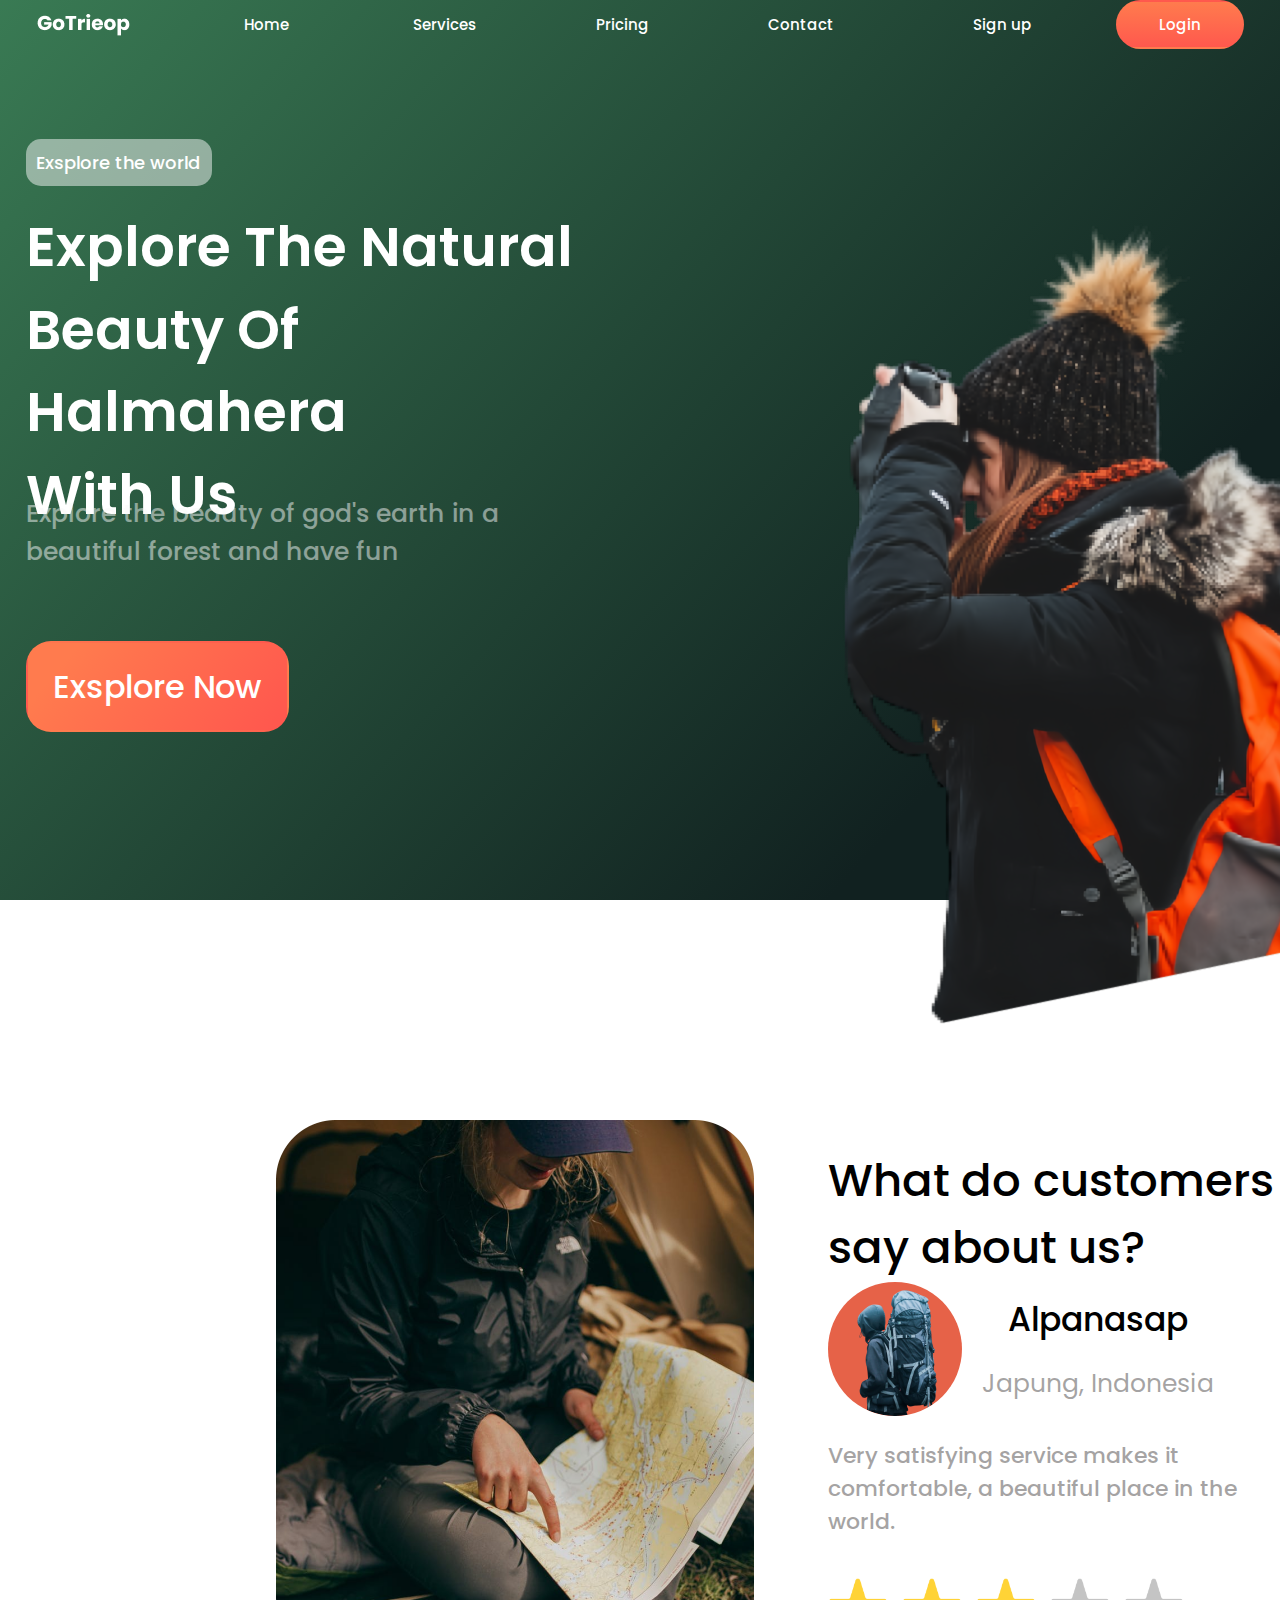
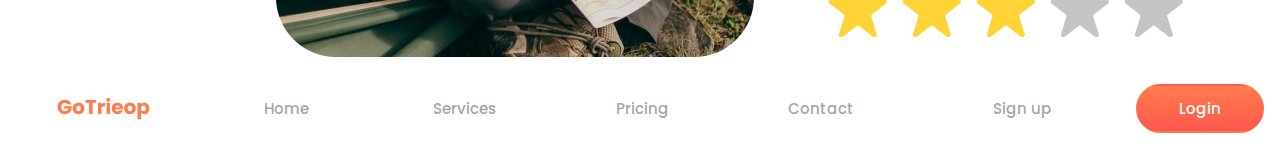
==== lab1/index.html @ 1196185f "Добавлена лабораторная №1" ====
<!DOCTYPE html>
<html lang="en">
  <head>
    <meta charset="UTF-8" />
    <meta name="viewport" content="width=device-width, initial-scale=1.0" />
    <title>GoTrieop site</title>
    <link href="./css/style.css" rel="stylesheet" />
    <link rel="preconnect" href="https://fonts.googleapis.com" />
    <link rel="preconnect" href="https://fonts.gstatic.com" crossorigin />
    <link
      href="https://fonts.googleapis.com/css2?family=Poppins:ital,wght@0,100;0,200;0,300;0,400;0,500;0,600;0,700;0,800;0,900;1,100;1,200;1,300;1,400;1,500;1,600;1,700;1,800;1,900&display=swap"
      rel="stylesheet"
    />
  </head>
  <body class="background_picture">
    <header>
      <div class="header poppins_medium">
        <div class="logo"><img src="./images/logo_header.png" alt="Logo"></div> 
        <div class="header_navBar">
          <button class="header_navBar_item">Home</button> 
          <button class="header_navBar_item">Services</button>
          <button class="header_navBar_item">Pricing</button>
          <button class="header_navBar_item">Contact</button>
        </div>
        <div class="header_login">
          <button class="header_login_sign-up">Sign up</button> 
          <button class="header_login_button">Login</button>
        </div>
      </div>
    </header>

    <main>
      <div class="main poppins_medium">
        <div class="block-one">
          <div class="block-one__left">
            <div class="block-one_text1">Exsplore the world</div> 
            <div class="block-one_text2">Explore The Natural<br>Beauty Of Halmahera<br>With Us</div>
            <div class="block-one_text3">Explore the beauty of god's earth in a beautiful forest and have fun</div>
            <button class="block-one__button">Exsplore Now</button>
          </div>
          <div class="block-one__right">
            <img class="block-one__image" src="./images/Mask_Group.png" />
          </div>
        </div>
        <div class="block-two">
          <div class="block-two__left">
              <img class="image" src="./images/review.png" />
          </div>
          <div class="block-two__right">
              <div class="block-two_text1">What do customers say about us?</div>
              <div class="block-two__right_middle">
                <div class="block-two__right_middle_column_one">  
                  <img class="block-two__avatar" src="./images/avatar.png" />
                </div>
                <div class="block-two__right_middle_column_two">
                  <div class="block-two_text2">Alpanasap</div>
                  <div class="block-two_text3">Japung, Indonesia</div>
                </div>                  
              </div>
              <div class="block-two_text4">Very satisfying service makes it comfortable, a beautiful place in the world.</div>
              <div class="block-two__stars">
                  <img class="block-two__star-image" src="./images/painted_star.png" /> 
                  <img class="block-two__star-image" src="./images/painted_star.png" />
                  <img class="block-two__star-image" src="./images/painted_star.png" />
                  <img class="block-two__star-image" src="./images/non_painted_star.png" />
                  <img class="block-two__star-image" src="./images/non_painted_star.png" />
              </div>
          </div>
        </div>
      </div>
    </main>
    
    <footer>
      <div class="footer">
        <div class="logo"><img src="./images/logo_footer.png" alt="Logo"></div> 
        <div class="footer_navBar">
          <button class="footer_navBar_item">Home</button> 
          <button class="footer_navBar_item">Services</button>
          <button class="footer_navBar_item">Pricing</button>
          <button class="footer_navBar_item">Contact</button>
        </div>
        <div class="footer_login">
          <button class="footer_login_sign-up">Sign up</button> 
          <button class="footer_login_button">Login</button>
        </div>
      </div>
    </footer>
  </body>
</html>
---- lab1/css/style.css ----
@import url("header.css");
@import url("main.css");
@import url("footer.css");

.poppins_medium {
  color: white;
  font-family: "Poppins", sans-serif;
  font-weight: 500;
  font-style: normal;
}

.background_picture {
  background: linear-gradient(132.05deg, #428E5F -17.38%, #112120 78.4%);
  width: 100%;
  margin: 0;
  padding: 0;
  background-size: cover;
  background-position: center center;
  background-attachment: fixed;
  border-bottom-left-radius: 50px; /* Не срабатывает закругление */
  border-bottom-right-radius: 50px; /* Не срабатывает закругление */
}
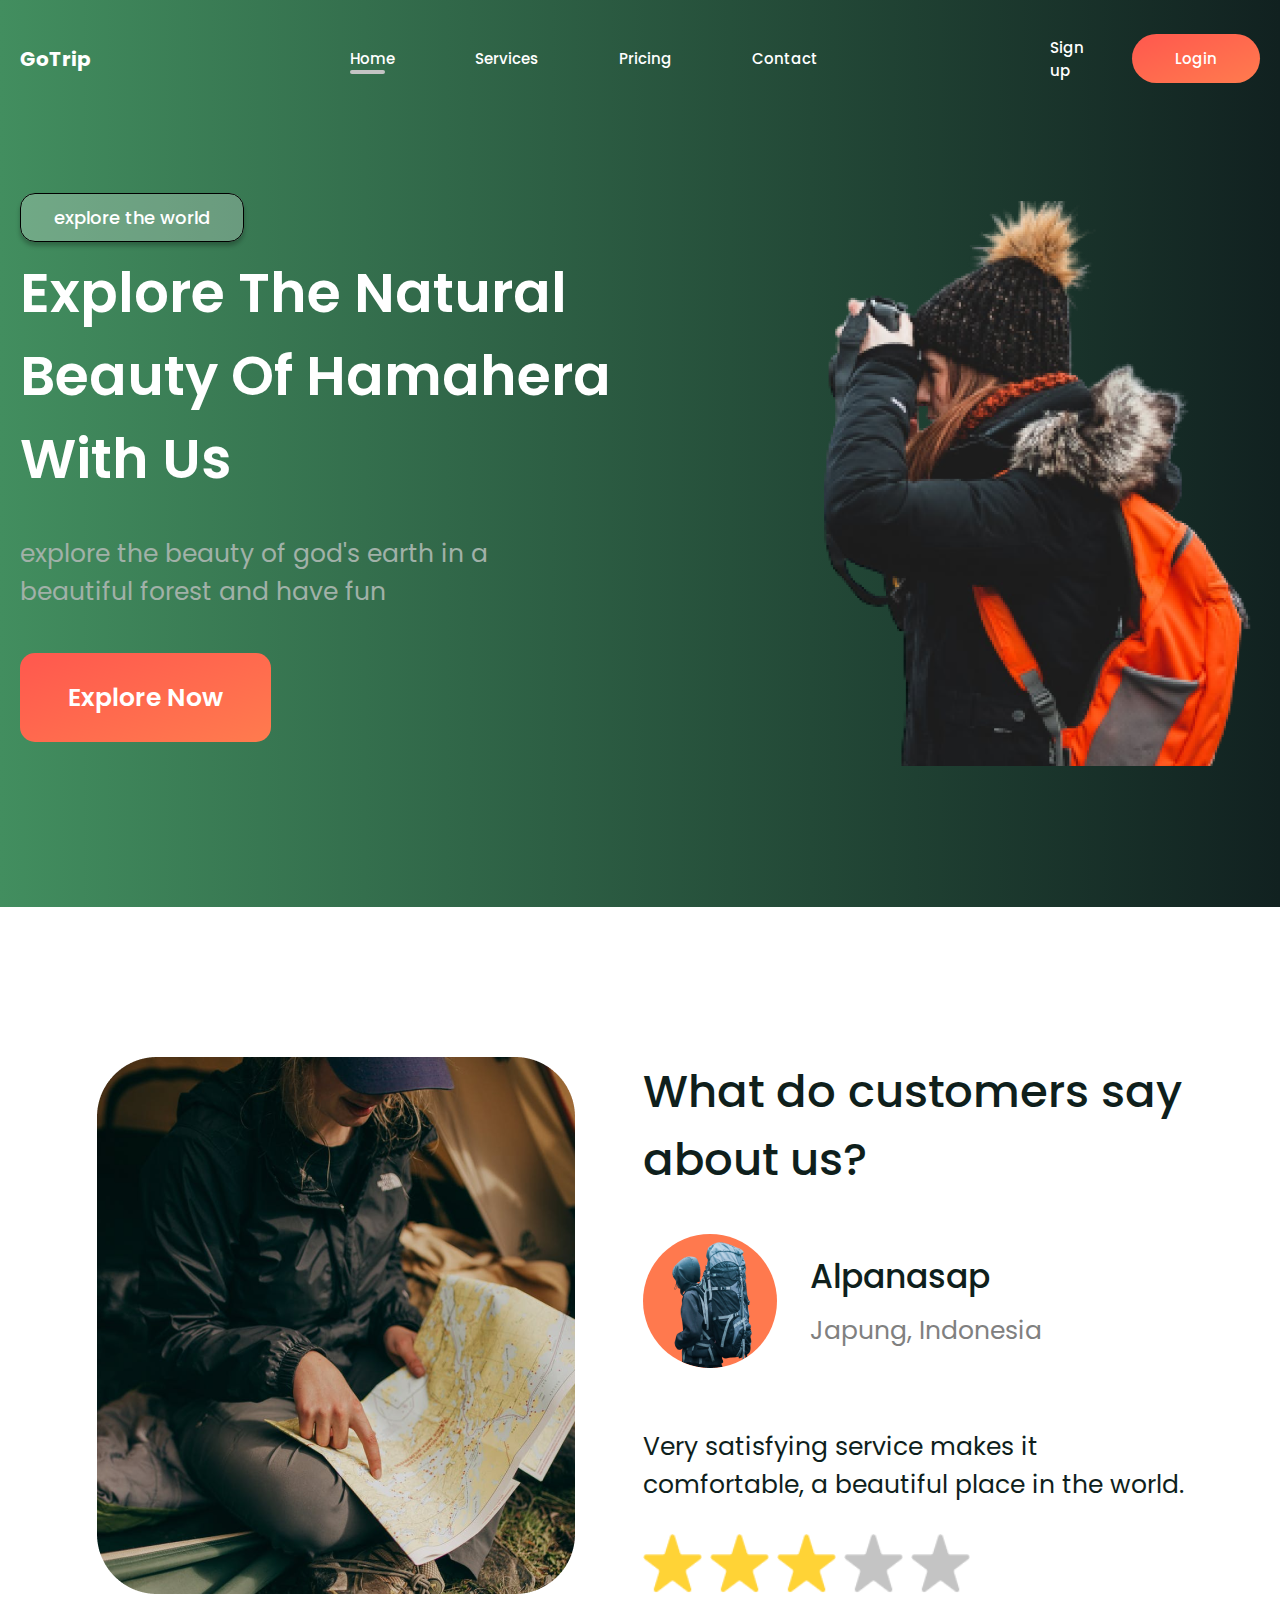
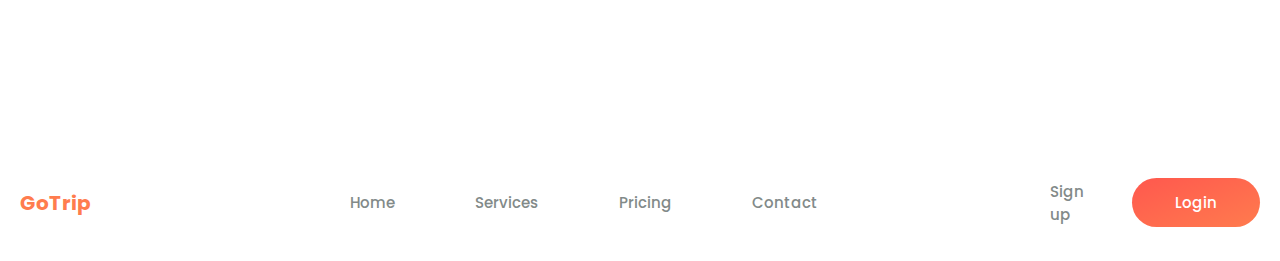
==== commit a631c4c1: "init lab1" ====
--- a/lab1/index.html
+++ b/lab1/index.html
@@ -1,89 +1,130 @@
 <!DOCTYPE html>
 <html lang="en">
-  <head>
-    <meta charset="UTF-8" />
-    <meta name="viewport" content="width=device-width, initial-scale=1.0" />
-    <title>GoTrieop site</title>
-    <link href="./css/style.css" rel="stylesheet" />
-    <link rel="preconnect" href="https://fonts.googleapis.com" />
-    <link rel="preconnect" href="https://fonts.gstatic.com" crossorigin />
-    <link
-      href="https://fonts.googleapis.com/css2?family=Poppins:ital,wght@0,100;0,200;0,300;0,400;0,500;0,600;0,700;0,800;0,900;1,100;1,200;1,300;1,400;1,500;1,600;1,700;1,800;1,900&display=swap"
-      rel="stylesheet"
-    />
-  </head>
-  <body class="background_picture">
-    <header>
-      <div class="header poppins_medium">
-        <div class="logo"><img src="./images/logo_header.png" alt="Logo"></div> 
-        <div class="header_navBar">
-          <button class="header_navBar_item">Home</button> 
-          <button class="header_navBar_item">Services</button>
-          <button class="header_navBar_item">Pricing</button>
-          <button class="header_navBar_item">Contact</button>
-        </div>
-        <div class="header_login">
-          <button class="header_login_sign-up">Sign up</button> 
-          <button class="header_login_button">Login</button>
-        </div>
-      </div>
+<head>
+    <meta charset="UTF-8">
+    <meta name="viewport" content="width=device-width, initial-scale=1.0">
+    <link rel="stylesheet" href="css/style.css">
+    <link rel="stylesheet" href="css/body.css">    
+    <link rel="stylesheet" href="css/header.css">    
+    <link rel="stylesheet" href="css/main.css">    
+    <link rel="stylesheet" href="css/hero.css">    
+    <link rel="stylesheet" href="css/feedback.css">    
+    <link rel="stylesheet" href="css/footer.css">    
+    <title>GoTrip</title>
+</head>
+<body class="body">
+
+    <header class="header">
+        <nav class="menu header__menu">
+            <div class="menu__left">
+                <a href="index.html" class="menu__logo">GoTrip</a>
+            </div>
+
+            <div class="menu__center">
+                <a href="#" class="menu__link menu__link_type_active">Home</a>
+                <a href="#" class="menu__link">Services</a>
+                <a href="#" class="menu__link">Pricing</a>
+                <a href="#" class="menu__link">Contact</a>
+            </div>
+
+            <div class="menu__right">
+                <a href="#" class="menu__link">Sign up</a>
+                <a href="#" class="link-button link-button_type_primary link-button_border_radius_round">
+                    Login
+                </a>
+            </div>
+        </nav>
     </header>
 
-    <main>
-      <div class="main poppins_medium">
-        <div class="block-one">
-          <div class="block-one__left">
-            <div class="block-one_text1">Exsplore the world</div> 
-            <div class="block-one_text2">Explore The Natural<br>Beauty Of Halmahera<br>With Us</div>
-            <div class="block-one_text3">Explore the beauty of god's earth in a beautiful forest and have fun</div>
-            <button class="block-one__button">Exsplore Now</button>
-          </div>
-          <div class="block-one__right">
-            <img class="block-one__image" src="./images/Mask_Group.png" />
-          </div>
+
+    <main class="main">
+
+        <div class="hero-wrapper">
+
+            <section class="hero main__hero">
+                <div>
+                    <a href="#" class="link-button link-button_type_secondary link-button_size_medium link-button_border_radius_rounded">
+                        explore the world
+                    </a>
+                    <h1 class="hero__title hero__title_margin-top">
+                        Explore The Natural <br>
+                        Beauty Of Hamahera <br>
+                        With Us
+                    </h1>
+                    <p class="hero__text hero__text_margin">
+                        explore the beauty of god's earth in a <br>
+                        beautiful forest and have fun
+                    </p>    
+                    <a href="#" class="link-button link-button_type_primary link-button_size_big link-button_border_radius_rounded">
+                        Explore Now
+                    </a>
+                </div>
+                
+                <div class="hero__image">
+                    <img src="images/photo1.png" alt="photo">
+                </div>
+            </section>
         </div>
-        <div class="block-two">
-          <div class="block-two__left">
-              <img class="image" src="./images/review.png" />
-          </div>
-          <div class="block-two__right">
-              <div class="block-two_text1">What do customers say about us?</div>
-              <div class="block-two__right_middle">
-                <div class="block-two__right_middle_column_one">  
-                  <img class="block-two__avatar" src="./images/avatar.png" />
+
+
+        <section class="feedback main__feedback">
+            <div class="feedback__image">
+                <img src="images/photo2.png" alt="photo">
+            </div>
+
+            <div class="feedback__right">
+                <h2 class="feedback__title">
+                    What do customers say <br>
+                    about us?
+                </h2>
+
+                <div class="review review_margin">
+                    <div class="review__header">
+                        <img class="review__image" src="images/photo3.png" alt="photo">
+                        
+                        <div class="review__userinfo">
+                            <div class="review__username">Alpanasap</div>
+                            <div class="review__place">Japung, Indonesia</div>
+                        </div>
+                    </div>
+
+                    <div class="review__message">
+                        Very satisfying service makes it <br>
+                        comfortable, a beautiful place in the world.
+                    </div>
+
+                    <div class="review__rating">
+                        <img src="images/star-yellow.png" alt="3 stars">
+                        <img src="images/star-yellow.png" alt="">
+                        <img src="images/star-yellow.png" alt="">
+                        <img src="images/star-grey.png" alt="">
+                        <img src="images/star-grey.png" alt="">
+                    </div>
                 </div>
-                <div class="block-two__right_middle_column_two">
-                  <div class="block-two_text2">Alpanasap</div>
-                  <div class="block-two_text3">Japung, Indonesia</div>
-                </div>                  
-              </div>
-              <div class="block-two_text4">Very satisfying service makes it comfortable, a beautiful place in the world.</div>
-              <div class="block-two__stars">
-                  <img class="block-two__star-image" src="./images/painted_star.png" /> 
-                  <img class="block-two__star-image" src="./images/painted_star.png" />
-                  <img class="block-two__star-image" src="./images/painted_star.png" />
-                  <img class="block-two__star-image" src="./images/non_painted_star.png" />
-                  <img class="block-two__star-image" src="./images/non_painted_star.png" />
-              </div>
-          </div>
-        </div>
-      </div>
+            </div>
+        </section>
     </main>
-    
-    <footer>
-      <div class="footer">
-        <div class="logo"><img src="./images/logo_footer.png" alt="Logo"></div> 
-        <div class="footer_navBar">
-          <button class="footer_navBar_item">Home</button> 
-          <button class="footer_navBar_item">Services</button>
-          <button class="footer_navBar_item">Pricing</button>
-          <button class="footer_navBar_item">Contact</button>
-        </div>
-        <div class="footer_login">
-          <button class="footer_login_sign-up">Sign up</button> 
-          <button class="footer_login_button">Login</button>
-        </div>
-      </div>
+
+    <footer class="footer body__footer">
+        <nav class="menu footer__menu">
+            <div class="menu__left">
+                <a href="index.html" class="menu__logo menu__logo_color_orange">GoTrip</a>
+            </div>
+
+            <div class="menu__center">
+                <a href="#" class="menu__link menu__link_color_grey">Home</a>
+                <a href="#" class="menu__link menu__link_color_grey">Services</a>
+                <a href="#" class="menu__link menu__link_color_grey">Pricing</a>
+                <a href="#" class="menu__link menu__link_color_grey">Contact</a>
+            </div>
+
+            <div class="menu__right">
+                <a href="#" class="menu__link menu__link_color_grey">Sign up</a>
+                <a href="#" class="link-button link-button_type_primary link-button_border_radius_round">
+                    Login
+                </a>
+            </div>
+        </nav>
     </footer>
-  </body>
-</html>
+</body>
+</html>--- a/lab1/css/style.css
+++ b/lab1/css/style.css
@@ -1,22 +1,145 @@
-@import url("header.css");
-@import url("main.css");
-@import url("footer.css");
+/* Импорт шрифта Poppins*/
+@import url('https://fonts.googleapis.com/css2?family=Poppins:wght@400;500;600;700');
 
-.poppins_medium {
-  color: white;
-  font-family: "Poppins", sans-serif;
-  font-weight: 500;
-  font-style: normal;
+
+/* Общие стили */
+
+.menu{
+    max-width: 1240px;
+    display: flex;
+    gap: 70px;
+    row-gap: 30px;
+    justify-content: space-between;
+    align-items: center;
+    flex-wrap: wrap;
+}
+    @media (max-width: 1224px) {
+        .menu{
+            justify-content: center;
+        }
+    }
+
+
+.menu__left{
+    width: 93px;
+}
+    /* Адаптивные стили для левой части меню */
+    @media (max-width: 1224px) {
+        .menu__left{
+            min-width: 100%;
+            text-align: center;
+        }
+    }
+
+
+.menu__center{
+    width: 464px;
+    display: flex;
+    gap: 80px;
 }
 
-.background_picture {
-  background: linear-gradient(132.05deg, #428E5F -17.38%, #112120 78.4%);
-  width: 100%;
-  margin: 0;
-  padding: 0;
-  background-size: cover;
-  background-position: center center;
-  background-attachment: fixed;
-  border-bottom-left-radius: 50px; /* Не срабатывает закругление */
-  border-bottom-right-radius: 50px; /* Не срабатывает закругление */
+
+.menu__right{
+    display: flex;
+    align-items: center;
+    gap: 25px;
+    width: 210px;
 }
+    @media (max-width: 1224px) {
+        .menu__right{
+            min-width: 100%;
+            justify-content: center;
+        }
+    }
+
+
+.menu__logo{
+    font-family: 'Poppins';
+    font-weight: 700;
+    font-size: 20px;
+    text-decoration: none;
+    color: #FFFFFF;
+}
+    .menu__logo_color_orange{
+        color: #FF7C4E;
+    }
+
+
+.menu__link{
+    font-family: 'Poppins';
+    font-weight: 500;
+    font-size: 15px;
+    text-decoration: none;
+    color: #FFFFFF;
+}
+    .menu__link_color_grey{
+        color: #828A89;
+    }
+
+    .menu__link_type_active{
+        position: relative;
+        display: inline-block;
+    }
+    .menu__link_type_active::after {
+        content: '';
+        position: absolute;
+        top: 100%;
+        left: 0;
+        width: 35px;
+        height: 4px;
+        border-radius: 25px;
+        background-color: #C4C4C4;
+    }
+
+
+    
+.link-button{
+    font-family: 'Poppins';
+    font-weight: 500;
+    font-size: 15px;
+    text-decoration: none;
+    padding-left: 43px;
+    padding-right: 43px;
+    padding-top: 13px;
+    padding-bottom: 13px;
+}
+    .link-button_type_primary{
+        background: linear-gradient(
+            -21deg,
+            #FF7B4E 0%,
+            #FF584E 100%
+        );
+        color: white;
+    }
+    .link-button_type_secondary{
+        color: white;
+        background-color: rgba(255, 255, 255, 0.25);
+        border: 1px solid black;
+        box-shadow: 0px 4px 4px rgba(0, 0, 0, 0.25);
+    }
+
+    
+    .link-button_border_radius_round{
+        border-radius: 100px;
+    }
+    .link-button_border_radius_rounded{
+        border-radius: 15px;
+    }
+
+
+    .link-button_size_medium{
+        font-size: 18px;
+        padding-top: 11px;
+        padding-bottom: 11px;
+        padding-left: 33px;
+        padding-right: 33px;
+    }
+    .link-button_size_big{
+        font-weight: 600;
+        font-size: 25px;
+        padding-top: 27px;
+        padding-bottom: 27px;
+        padding-left: 48px;
+        padding-right: 48px;
+
+    }--- a/lab1/css/body.css
+++ b/lab1/css/body.css
@@ -0,0 +1,17 @@
+/* Стили body */
+.body {
+
+    box-sizing: border-box;
+    margin: 0;
+    padding: 0;
+}
+
+
+.body__footer{
+    margin-top: 150px;
+}
+    @media (max-width: 1224px) {
+        .main__footer{
+            margin-top: 80px;
+        }
+    }--- a/lab1/css/header.css
+++ b/lab1/css/header.css
@@ -0,0 +1,13 @@
+/* Шапка */
+.header{
+    background: linear-gradient(
+        90deg,
+        #428E5F 0%,
+        #112120 100%
+    );
+}
+
+.header__menu{
+    padding-top: 34px;
+    margin: 0 auto;
+}--- a/lab1/css/main.css
+++ b/lab1/css/main.css
@@ -0,0 +1,25 @@
+/* Позиционирование вступительной секции */
+.main__hero{
+    padding-top: 68px;
+    padding-bottom: 137px;
+    margin: 0 auto;
+}
+    @media (max-width: 1224px) {
+        .main__hero{
+            padding-top: 0;
+        }
+    }
+
+
+/* Позиционирование секции отзывы */
+.main__feedback{
+    padding-top: 150px;
+    margin: 0 auto;
+}
+    @media (max-width: 1224px) {
+        .main__feedback{
+            padding-top: 100px;
+        }
+    }
+
+
--- a/lab1/css/hero.css
+++ b/lab1/css/hero.css
@@ -0,0 +1,72 @@
+/* Обертка вступительной секции */
+.hero-wrapper{
+    background: linear-gradient(
+        90deg,
+        #428E5F 0%,
+        #112120 100%
+    );
+}
+
+.hero{
+    max-width: 1240px;
+    display: flex;
+    justify-content: space-between;
+    align-items: center;
+}
+    @media (max-width: 1224px) {
+        .hero{
+            flex-direction: column-reverse;
+            align-items: center;
+            text-align: center;
+        }
+    }
+
+
+.hero__title{
+    font-family: 'Poppins';
+    font-weight: 600;
+    font-size: 55px;
+    color: white;
+}
+    .hero__title_margin-top{
+        margin-top: 20px;
+        margin-bottom: 0;
+    }
+
+    @media (max-width: 1224px) {
+        .hero__title{
+            font-size: 35px;
+        }
+    }
+
+
+
+.hero__text{
+    font-family: 'Poppins';
+    font-weight: 400;
+    font-size: 25px;
+    color: #a1b1a8;
+}
+    .hero__text_margin{
+        margin-top: 35px;
+        margin-bottom: 68px;
+    }
+
+    @media (max-width: 1224px) {
+        .hero__text{
+            font-size: 20x;
+        }
+    }
+
+
+.hero__image{
+    padding-top: 50px;
+}
+    @media (max-width: 1224px) {
+        .hero__image{
+            padding-bottom: 50px;
+        }
+        .hero__image img{
+            width: 80%;
+        }
+    }--- a/lab1/css/feedback.css
+++ b/lab1/css/feedback.css
@@ -0,0 +1,141 @@
+/* Секция отзывы */
+.feedback{
+    max-width: 1111px;
+    display: flex;
+    justify-content: center;
+    align-items: center;
+    gap: 68px;
+}
+    @media (max-width: 1224px) {
+        .feedback{
+            flex-direction: column;
+        }
+    }
+
+
+.feedback__image{
+    border-radius: 25px;
+    width: 478px;
+    height: 537px;
+}
+
+.feedback__title{
+    margin: 0;
+    font-family: 'Poppins';
+    font-weight: 500;
+    font-size: 45px;
+    color: #0F1F1C;
+}
+    @media (max-width: 1224px) {
+        .feedback__title{
+            text-align: center;
+            font-size: 35px;
+        }
+    }
+
+
+/* Отзыв */
+    .review_margin{
+        margin-top: 40px;
+    }
+
+
+.review__header{
+    width: 134px;
+    display: flex;
+    gap: 33px;
+}
+    @media (max-width: 1224px) {
+        .review__header{
+            width: 100%;
+            justify-content: center;
+        }
+    }
+
+
+.review__image{
+    width: 134px;
+    height: 134px;
+    border-radius: 50%;
+    background-color: #FF794E;
+}
+    @media (max-width: 1224px) {
+        .review__image{
+            width: 100px;
+            height: 100px;
+        }
+    }
+
+
+.review__userinfo{
+    display: flex;
+    flex-direction: column;
+    justify-content: center;
+    gap: 10px;
+}
+
+
+.review__username{
+    font-family: 'Poppins';
+    font-weight: 500;
+    font-size: 33px;
+    color: #0F1F1C;
+}
+    @media (max-width: 1224px) {
+        .review__username{
+            font-size: 25px;
+        }
+    }
+
+
+.review__place{
+    font-family: 'Poppins';
+    font-weight: 400;
+    font-size: 25px;
+    color: grey;
+    text-wrap: nowrap;
+}
+    @media (max-width: 1224px) {
+        .review__place{
+            font-size: 20px;
+        }
+    }
+
+
+.review__message{
+    margin-top: 60px;
+    margin-bottom: 30px;
+    font-family: 'Poppins';
+    font-weight: 400;
+    font-size: 25px;
+    color: #0F1F1C;
+}
+    @media (max-width: 1224px) {
+        .review__message{
+            text-align: center;
+            font-size: 20px;
+        }
+    }
+
+    
+.review__rating{
+    display: flex;
+    gap: 8px;
+}
+    @media (max-width: 1224px) {
+        .review__rating{
+            justify-content: center;
+        }
+    }
+
+
+.review__rating img{
+    width: 59px;
+    height: 59px;
+}
+    @media (max-width: 1224px) {
+        .review__rating img{
+            width: 40px;
+            height: 40px;
+        }
+    }--- a/lab1/css/footer.css
+++ b/lab1/css/footer.css
@@ -0,0 +1,11 @@
+/* Позиционирование меню в подвале  */
+.footer__menu{
+    padding-top: 34px;
+    padding-bottom: 34px;
+    margin: 0 auto;
+}
+    @media (max-width: 1224px) {
+        .footer__menu{
+            flex-direction: column-reverse;
+        }
+    }